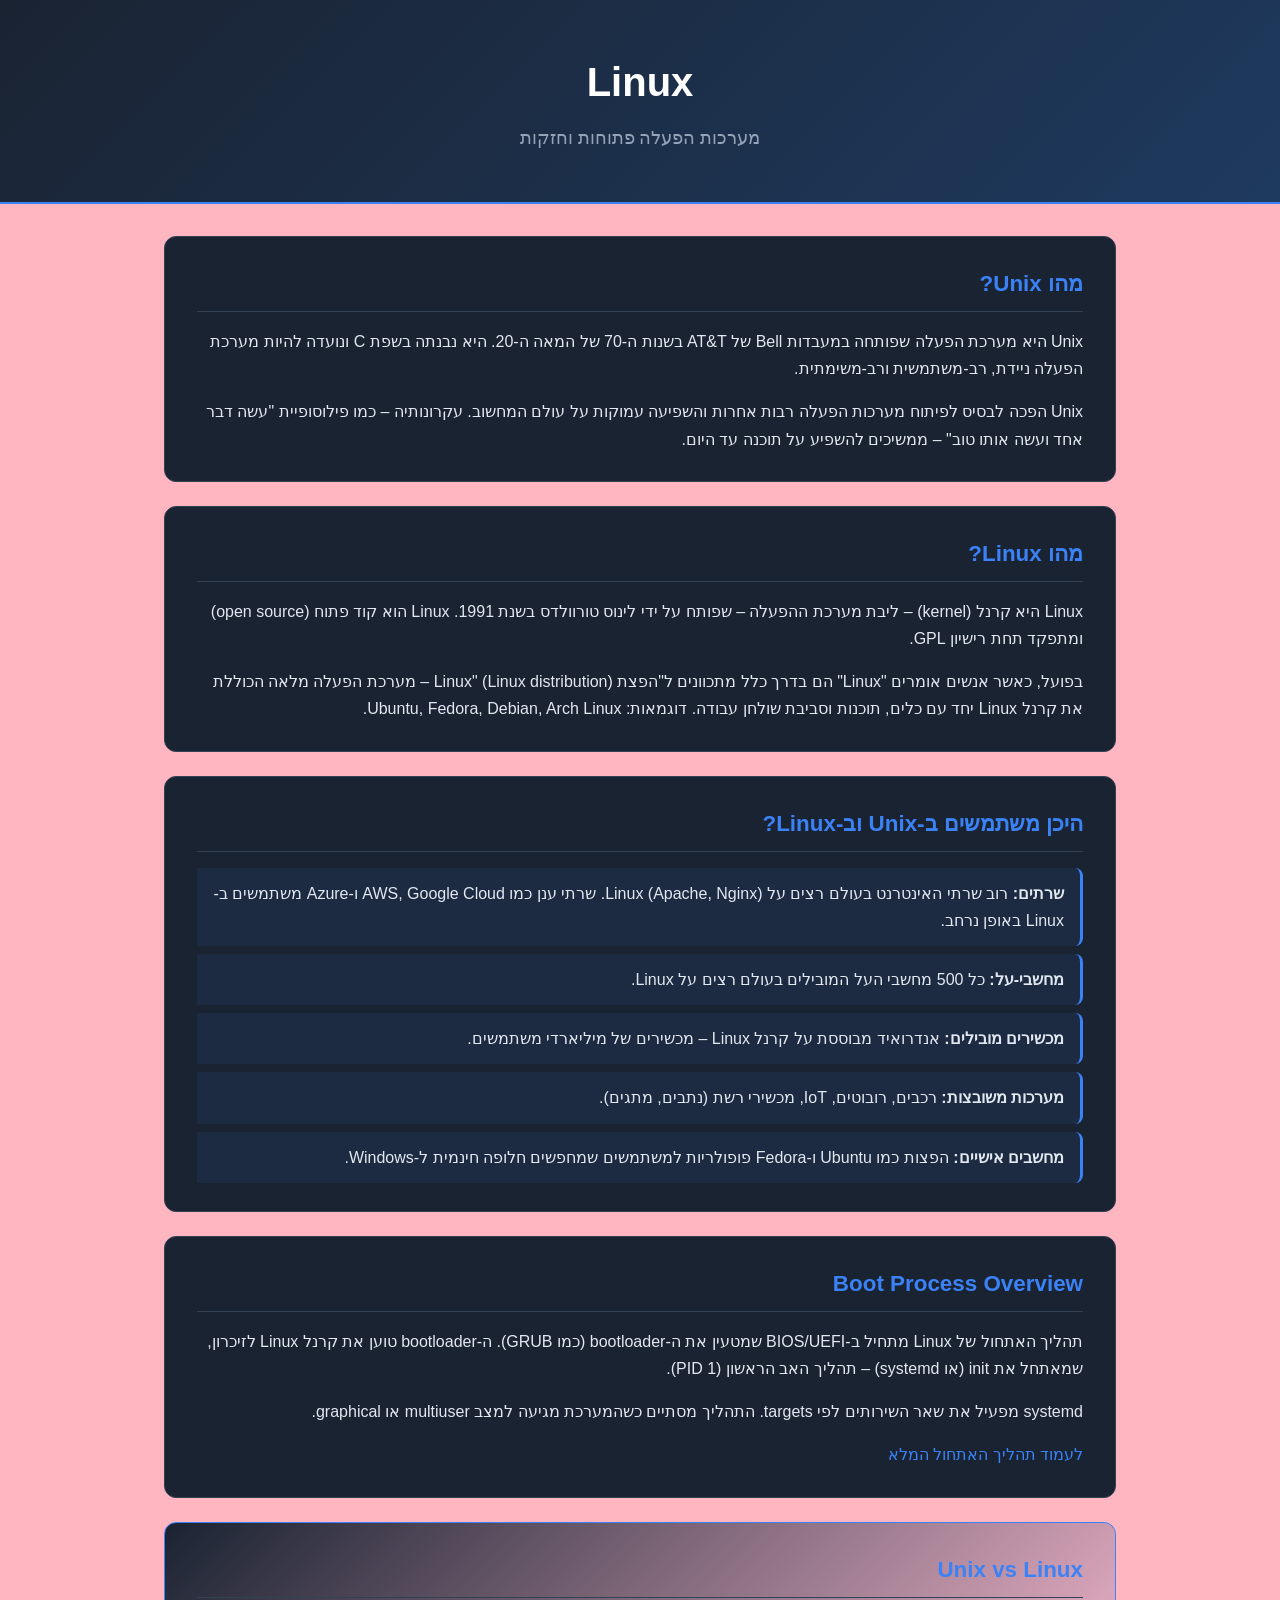
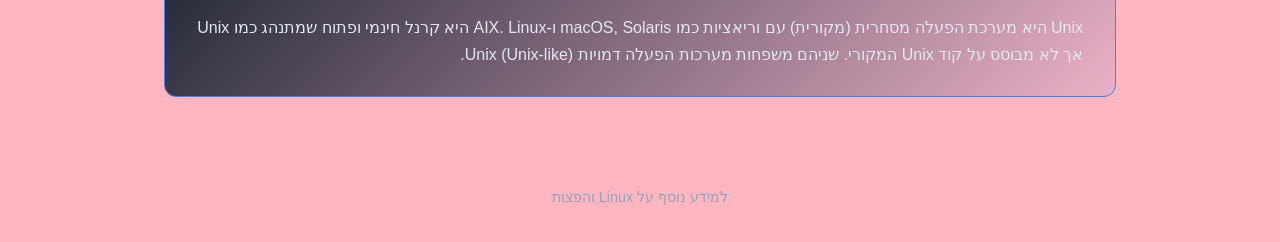
==== index.html @ e6dca636 "Init" ====
<!DOCTYPE html>
<html lang="he" dir="rtl">
<head>
    <meta charset="UTF-8">
    <meta name="viewport" content="width=device-width, initial-scale=1.0">
    <title>Linux</title>
    <link rel="stylesheet" href="css/style.css">
</head>
<body>
    <header>
        <h1>Linux</h1>
        <p class="subtitle">מערכות הפעלה פתוחות וחזקות</p>
    </header>

    <main>
        <section class="card">
            <h2>מהו Unix?</h2>
            <p>
                Unix היא מערכת הפעלה שפותחה במעבדות Bell של AT&T בשנות ה-70 של המאה ה-20. 
                היא נבנתה בשפת C ונועדה להיות מערכת הפעלה ניידת, רב-משתמשית ורב-משימתית.
            </p>
            <p>
                Unix הפכה לבסיס לפיתוח מערכות הפעלה רבות אחרות והשפיעה עמוקות על עולם המחשוב. 
                עקרונותיה – כמו פילוסופיית "עשה דבר אחד ועשה אותו טוב" – ממשיכים להשפיע על תוכנה עד היום.
            </p>
        </section>

        <section class="card">
            <h2>מהו Linux?</h2>
            <p>
                Linux היא קרנל (kernel) – ליבת מערכת ההפעלה – שפותח על ידי לינוס טורוולדס בשנת 1991. 
                Linux הוא קוד פתוח (open source) ומתפקד תחת רישיון GPL.
            </p>
            <p>
                בפועל, כאשר אנשים אומרים "Linux" הם בדרך כלל מתכוונים ל"הפצת Linux" (Linux distribution) – 
                מערכת הפעלה מלאה הכוללת את קרנל Linux יחד עם כלים, תוכנות וסביבת שולחן עבודה. 
                דוגמאות: Ubuntu, Fedora, Debian, Arch Linux.
            </p>
        </section>

        <section class="card">
            <h2>היכן משתמשים ב-Unix וב-Linux?</h2>
            <ul>
                <li>
                    <strong>שרתים:</strong> רוב שרתי האינטרנט בעולם רצים על Linux (Apache, Nginx). 
                    שרתי ענן כמו AWS, Google Cloud ו-Azure משתמשים ב-Linux באופן נרחב.
                </li>
                <li>
                    <strong>מחשבי-על:</strong> כל 500 מחשבי העל המובילים בעולם רצים על Linux.
                </li>
                <li>
                    <strong>מכשירים מובילים:</strong> אנדרואיד מבוססת על קרנל Linux – מכשירים של מיליארדי משתמשים.
                </li>
                <li>
                    <strong>מערכות משובצות:</strong> רכבים, רובוטים, IoT, מכשירי רשת (נתבים, מתגים).
                </li>
                <li>
                    <strong>מחשבים אישיים:</strong> הפצות כמו Ubuntu ו-Fedora פופולריות למשתמשים שמחפשים חלופה חינמית ל-Windows.
                </li>
            </ul>
        </section>

        <section class="card">
            <h2>Boot Process Overview</h2>
            <p>
                תהליך האתחול של Linux מתחיל ב-BIOS/UEFI שמטעין את ה-bootloader (כמו GRUB). 
                ה-bootloader טוען את קרנל Linux לזיכרון, שמאתחל את init (או systemd) – תהליך האב הראשון (PID 1).
            </p>
            <p>
                systemd מפעיל את שאר השירותים לפי targets. התהליך מסתיים כשהמערכת מגיעה למצב multiuser או graphical.
            </p>
            <p><a href="BootProcess.html">לעמוד תהליך האתחול המלא</a></p>
        </section>

        <section class="card highlight">
            <h2>Unix vs Linux</h2>
            <p>
                Unix היא מערכת הפעלה מסחרית (מקורית) עם וריאציות כמו macOS, Solaris ו-AIX. 
                Linux היא קרנל חינמי ופתוח שמתנהג כמו Unix אך לא מבוסס על קוד Unix המקורי. 
                שניהם משפחות מערכות הפעלה דמויות Unix (Unix-like).
            </p>
        </section>
    </main>

    <footer>
        <p>למידע נוסף על Linux והפצות</p>
    </footer>

    <script src="js/script.js"></script>
</body>
</html>
---- css/style.css ----
html {
    scroll-behavior: smooth;
}

* {
    margin: 0;
    padding: 0;
    box-sizing: border-box;
}

:root {
    --bg-primary: #FFB6C1;
    --bg-secondary: #1a2332;
    --accent: #3b82f6;
    --accent-hover: #2563eb;
    --text-primary: #e2e8f0;
    --text-secondary: #94a3b8;
    --border: #334155;
}

body {
    font-family: 'Segoe UI', Tahoma, Geneva, Verdana, sans-serif;
    background: var(--bg-primary);
    color: var(--text-primary);
    line-height: 1.7;
    min-height: 100vh;
}

header {
    background: linear-gradient(135deg, var(--bg-secondary) 0%, #1e3a5f 100%);
    padding: 3rem 2rem;
    text-align: center;
    border-bottom: 2px solid var(--accent);
}

header h1 {
    font-size: 2.5rem;
    font-weight: 700;
    color: #fff;
    margin-bottom: 0.5rem;
}

.subtitle {
    color: var(--text-secondary);
    font-size: 1.1rem;
}

main {
    max-width: 1000px;
    margin: 0 auto;
    padding: 2rem 1.5rem;
}

.toc {
    margin-bottom: 2rem;
}

.toc h2 {
    margin-bottom: 1rem;
}

.toc ul {
    list-style: none;
    padding: 0;
}

.toc > ul > li {
    margin-bottom: 0.5rem;
}

.toc ul ul {
    margin-right: 1.25rem;
    margin-top: 0.35rem;
}

.toc li {
    padding: 0.25rem 0;
    border: none;
    background: none;
}

.toc a {
    color: var(--text-primary);
    text-decoration: none;
    transition: color 0.2s ease;
}

.toc a:hover {
    color: var(--accent);
}

.toc a:focus {
    outline: 1px solid var(--accent);
}

/* Smooth scroll offset for anchor links */
section[id], h3[id] {
    scroll-margin-top: 1rem;
}

.card {
    background: var(--bg-secondary);
    border: 1px solid var(--border);
    border-radius: 12px;
    padding: 1.75rem 2rem;
    margin-bottom: 1.5rem;
    transition: transform 0.2s ease, box-shadow 0.2s ease;
}

.card:hover {
    transform: translateY(-2px);
    box-shadow: 0 8px 24px rgba(59, 130, 246, 0.15);
}

.card h2 {
    color: var(--accent);
    font-size: 1.4rem;
    margin-bottom: 1rem;
    padding-bottom: 0.5rem;
    border-bottom: 1px solid var(--border);
}

.card h3 {
    color: var(--text-primary);
    font-size: 1.1rem;
    margin-top: 1.25rem;
    margin-bottom: 0.5rem;
}

.card h3:first-of-type {
    margin-top: 0;
}

.card p {
    margin-bottom: 1rem;
    color: var(--text-primary);
}

.card p:last-child {
    margin-bottom: 0;
}

.card a {
    color: var(--accent);
    text-decoration: none;
}

.card a:hover {
    text-decoration: underline;
}

.card code {
    background: rgba(59, 130, 246, 0.2);
    padding: 0.15rem 0.4rem;
    border-radius: 4px;
    font-family: 'Consolas', 'Monaco', monospace;
    font-size: 0.9em;
    direction: ltr;
    unicode-bidi: embed;
}

.card .config-block {
    margin: 1rem 0;
    padding: 1rem;
    background: rgba(0, 0, 0, 0.2);
    border-radius: 8px;
    border-right: 3px solid var(--accent);
}

.card .config-block p {
    margin-bottom: 0.5rem;
}

.card .config-block p:last-child {
    margin-bottom: 0;
}

.card .field-detail {
    margin: 0.75rem 0;
}

.card .field-detail dt {
    font-weight: 600;
    margin-top: 0.5rem;
    color: var(--accent);
}

.card .field-detail dt:first-child {
    margin-top: 0;
}

.card .field-detail dd {
    margin-right: 1rem;
    margin-bottom: 0.25rem;
}

.card code.block {
    display: block;
    padding: 0.5rem 0.75rem;
    margin: 0.5rem 0;
    direction: ltr;
    text-align: left;
}

/* Login status: commands LTR 16px, explanations RTL 15px */
.card .login-status-cmds {
    margin-top: 0.75rem;
}

.card .cmd-row {
    display: flex;
    align-items: baseline;
    gap: 1rem;
    margin-bottom: 0.75rem;
    flex-wrap: wrap;
    flex-direction: row-reverse;
}

.card .cmd-row:last-child {
    margin-bottom: 0;
}

.card .cmd-ltr {
    font-size: 16px;
    direction: ltr;
    text-align: left;
    min-width: fit-content;
}

.card .explain-rtl {
    font-size: 15px;
    direction: rtl;
    text-align: right;
}

.card .field-detail-inline {
    margin: 0.5rem 0 1rem 1rem;
    padding: 0.75rem;
    background: rgba(0, 0, 0, 0.15);
    border-radius: 6px;
}

.card .field-detail-inline .field-detail {
    margin: 0.5rem 0 0 0;
}

.card ul {
    list-style: none;
    padding: 0;
}

.card ol.boot-sequence-list {
    padding-right: 1.5rem;
    margin: 1rem 0;
}

.card ol.boot-sequence-list li {
    padding: 0.5rem 0;
    border: none;
    background: none;
}

.card li {
    padding: 0.75rem 0;
    padding-right: 1rem;
    border-right: 3px solid var(--accent);
    margin-bottom: 0.5rem;
    background: rgba(59, 130, 246, 0.08);
    border-radius: 0 8px 8px 0;
}

.card li:last-child {
    margin-bottom: 0;
}

.card.highlight {
    border-color: var(--accent);
    background: linear-gradient(135deg, var(--bg-secondary) 0%, rgba(59, 130, 246, 0.1) 100%);
}

.summary-table {
    width: 100%;
    border-collapse: collapse;
    margin-top: 1rem;
}

.summary-table th,
.summary-table td {
    padding: 0.75rem 1rem;
    border: 1px solid var(--border);
    text-align: right;
}

.summary-table th {
    background: rgba(59, 130, 246, 0.2);
    color: var(--accent);
    font-weight: 600;
}

.summary-table td {
    background: rgba(0, 0, 0, 0.1);
}

.summary-table tr:hover td {
    background: rgba(59, 130, 246, 0.08);
}

footer {
    text-align: center;
    padding: 2rem;
    color: var(--text-secondary);
    font-size: 0.9rem;
}

@media (max-width: 600px) {
    header h1 {
        font-size: 1.8rem;
    }

    .card {
        padding: 1.25rem 1.5rem;
    }
}
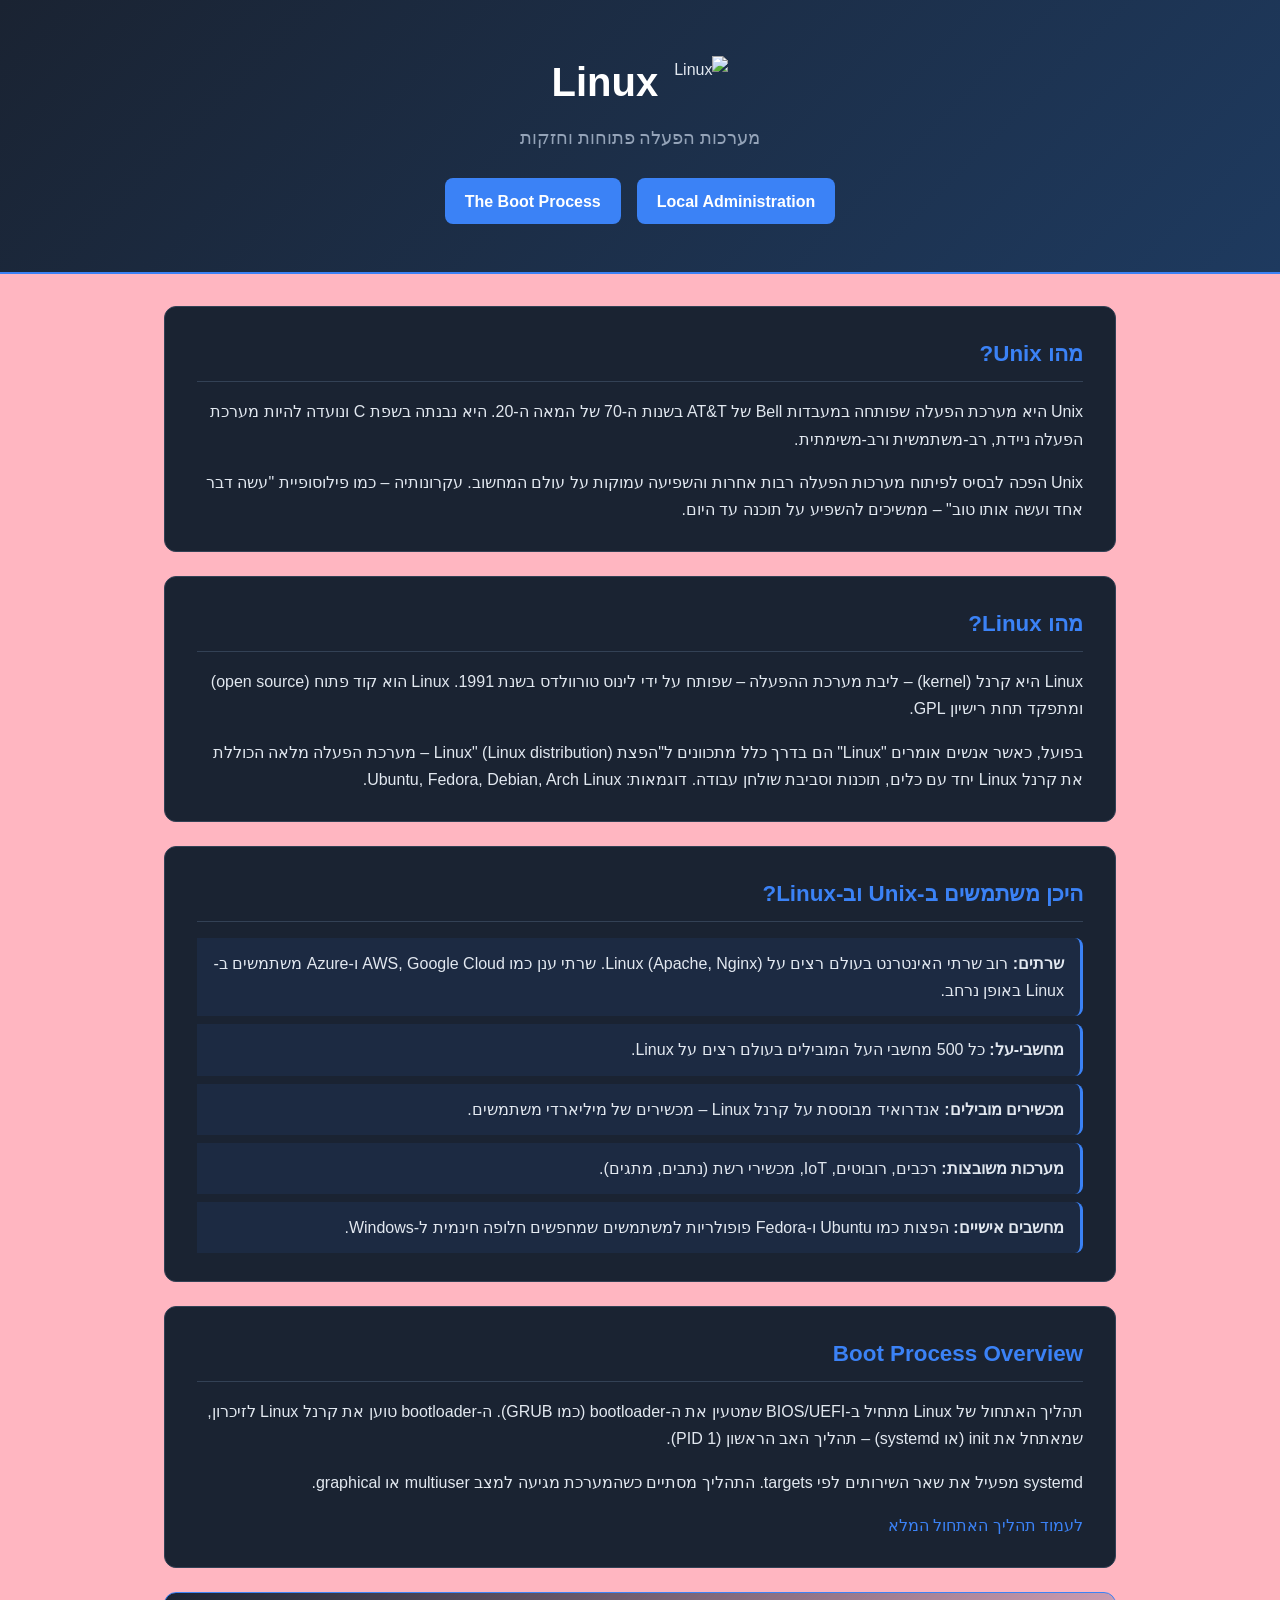
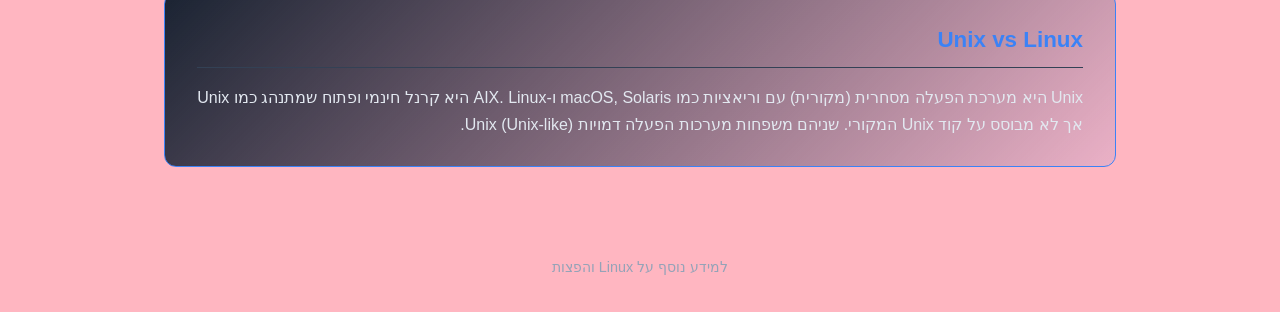
==== commit c8e5a6f9: "Init" ====
--- a/index.html
+++ b/index.html
@@ -8,8 +8,15 @@
 </head>
 <body>
     <header>
-        <h1>Linux</h1>
+        <div class="header-title">
+            <img src="Img/Linux.png" alt="Linux" class="logo">
+            <h1>Linux</h1>
+        </div>
         <p class="subtitle">מערכות הפעלה פתוחות וחזקות</p>
+        <nav class="header-links">
+            <a href="LocalAdmin.html" class="link-btn">Local Administration</a>
+            <a href="BootProcess.html" class="link-btn">The Boot Process</a>
+        </nav>
     </header>
 
     <main>
--- a/css/style.css
+++ b/css/style.css
@@ -33,6 +33,18 @@
     border-bottom: 2px solid var(--accent);
 }
 
+.header-title {
+    display: flex;
+    align-items: center;
+    justify-content: center;
+    gap: 1rem;
+}
+
+.header-title .logo {
+    height: 60px;
+    width: auto;
+}
+
 header h1 {
     font-size: 2.5rem;
     font-weight: 700;
@@ -43,6 +55,30 @@
 .subtitle {
     color: var(--text-secondary);
     font-size: 1.1rem;
+}
+
+.header-links {
+    display: flex;
+    gap: 1rem;
+    justify-content: center;
+    margin-top: 1.5rem;
+    flex-wrap: wrap;
+}
+
+.link-btn {
+    display: inline-block;
+    padding: 0.6rem 1.25rem;
+    background: var(--accent);
+    color: #fff !important;
+    text-decoration: none;
+    border-radius: 8px;
+    font-weight: 600;
+    transition: background 0.2s ease, transform 0.2s ease;
+}
+
+.link-btn:hover {
+    background: var(--accent-hover);
+    transform: translateY(-2px);
 }
 
 main {
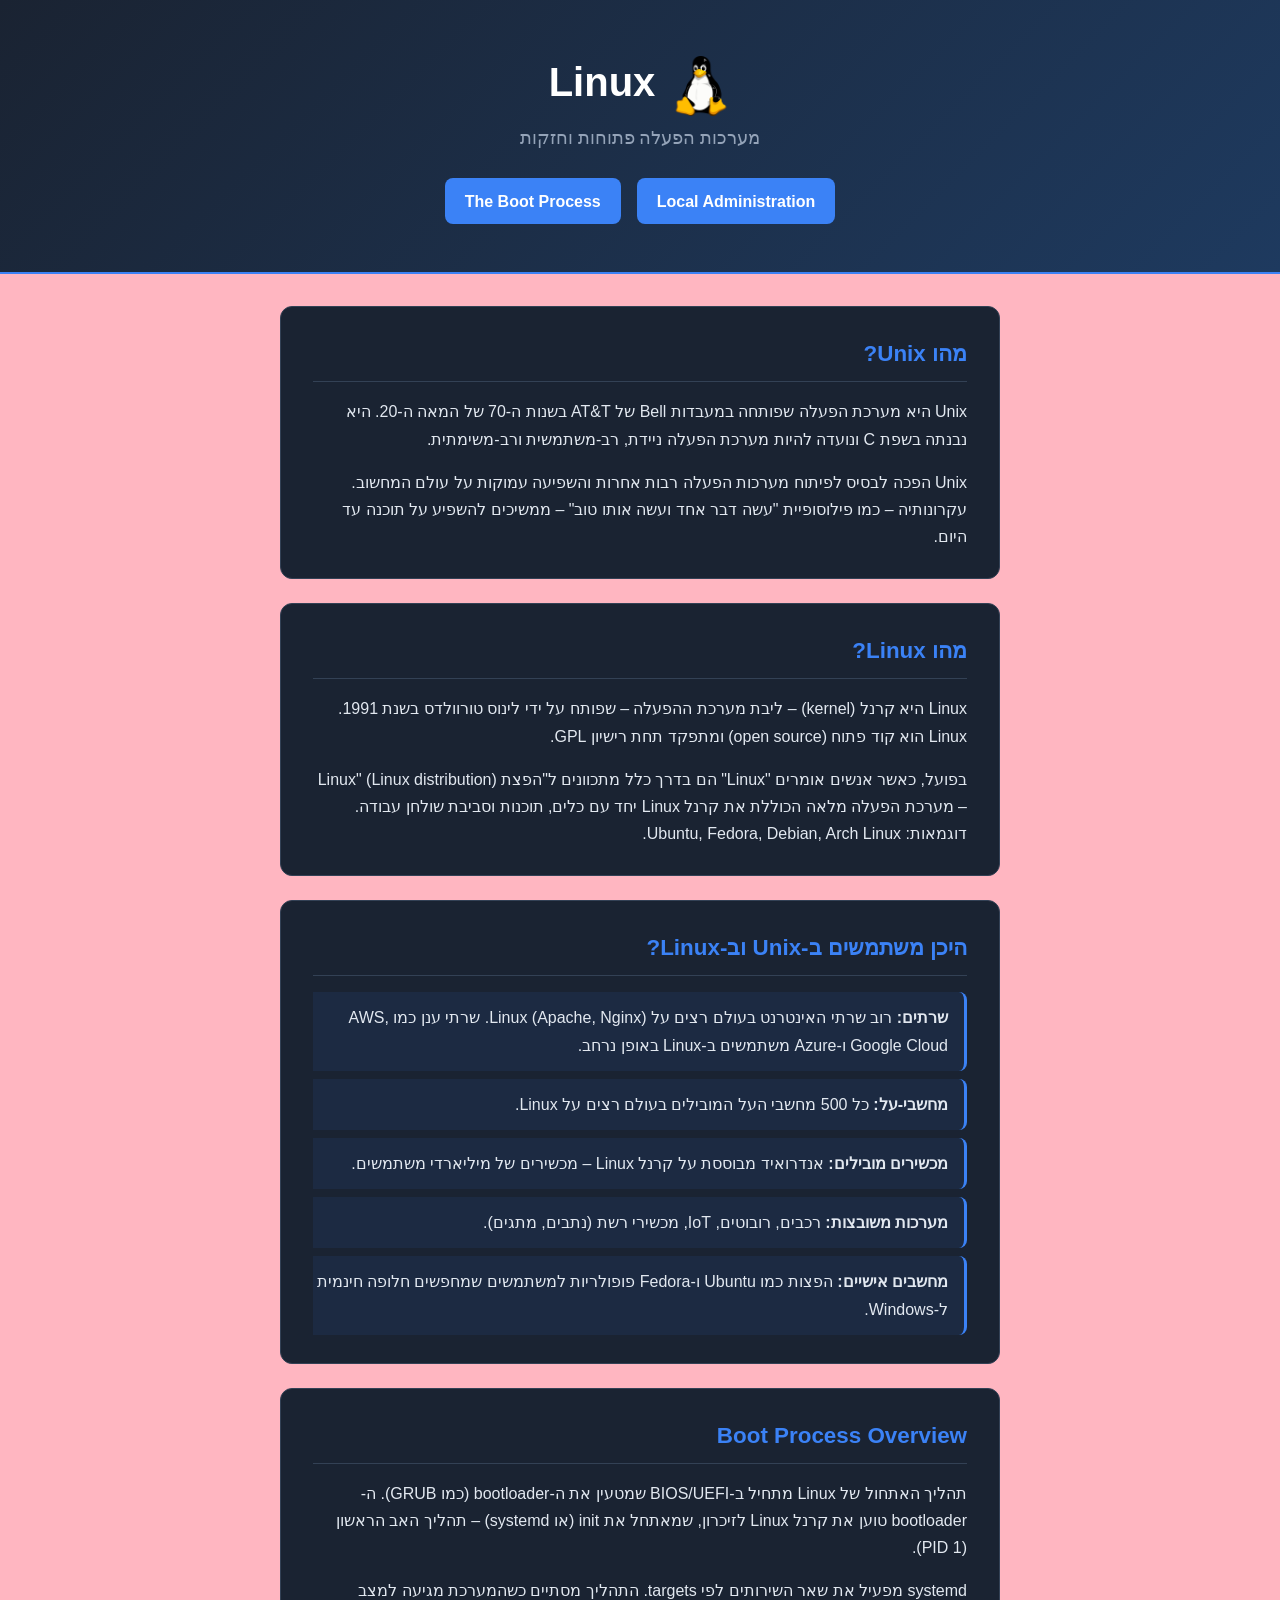
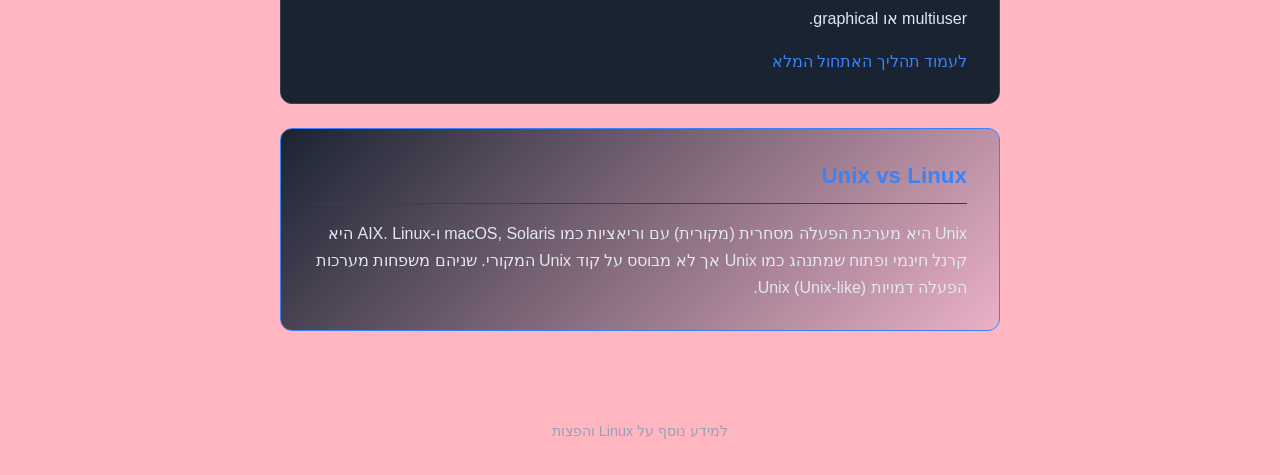
==== commit 0d72410b: "Init" ====
--- a/index.html
+++ b/index.html
@@ -9,7 +9,7 @@
 <body>
     <header>
         <div class="header-title">
-            <img src="Img/Linux.png" alt="Linux" class="logo">
+            <img src="Img/linux.Logo.png" alt="Linux" class="logo">
             <h1>Linux</h1>
         </div>
         <p class="subtitle">מערכות הפעלה פתוחות וחזקות</p>
--- a/css/style.css
+++ b/css/style.css
@@ -82,7 +82,7 @@
 }
 
 main {
-    max-width: 1000px;
+    max-width: 60%;
     margin: 0 auto;
     padding: 2rem 1.5rem;
 }
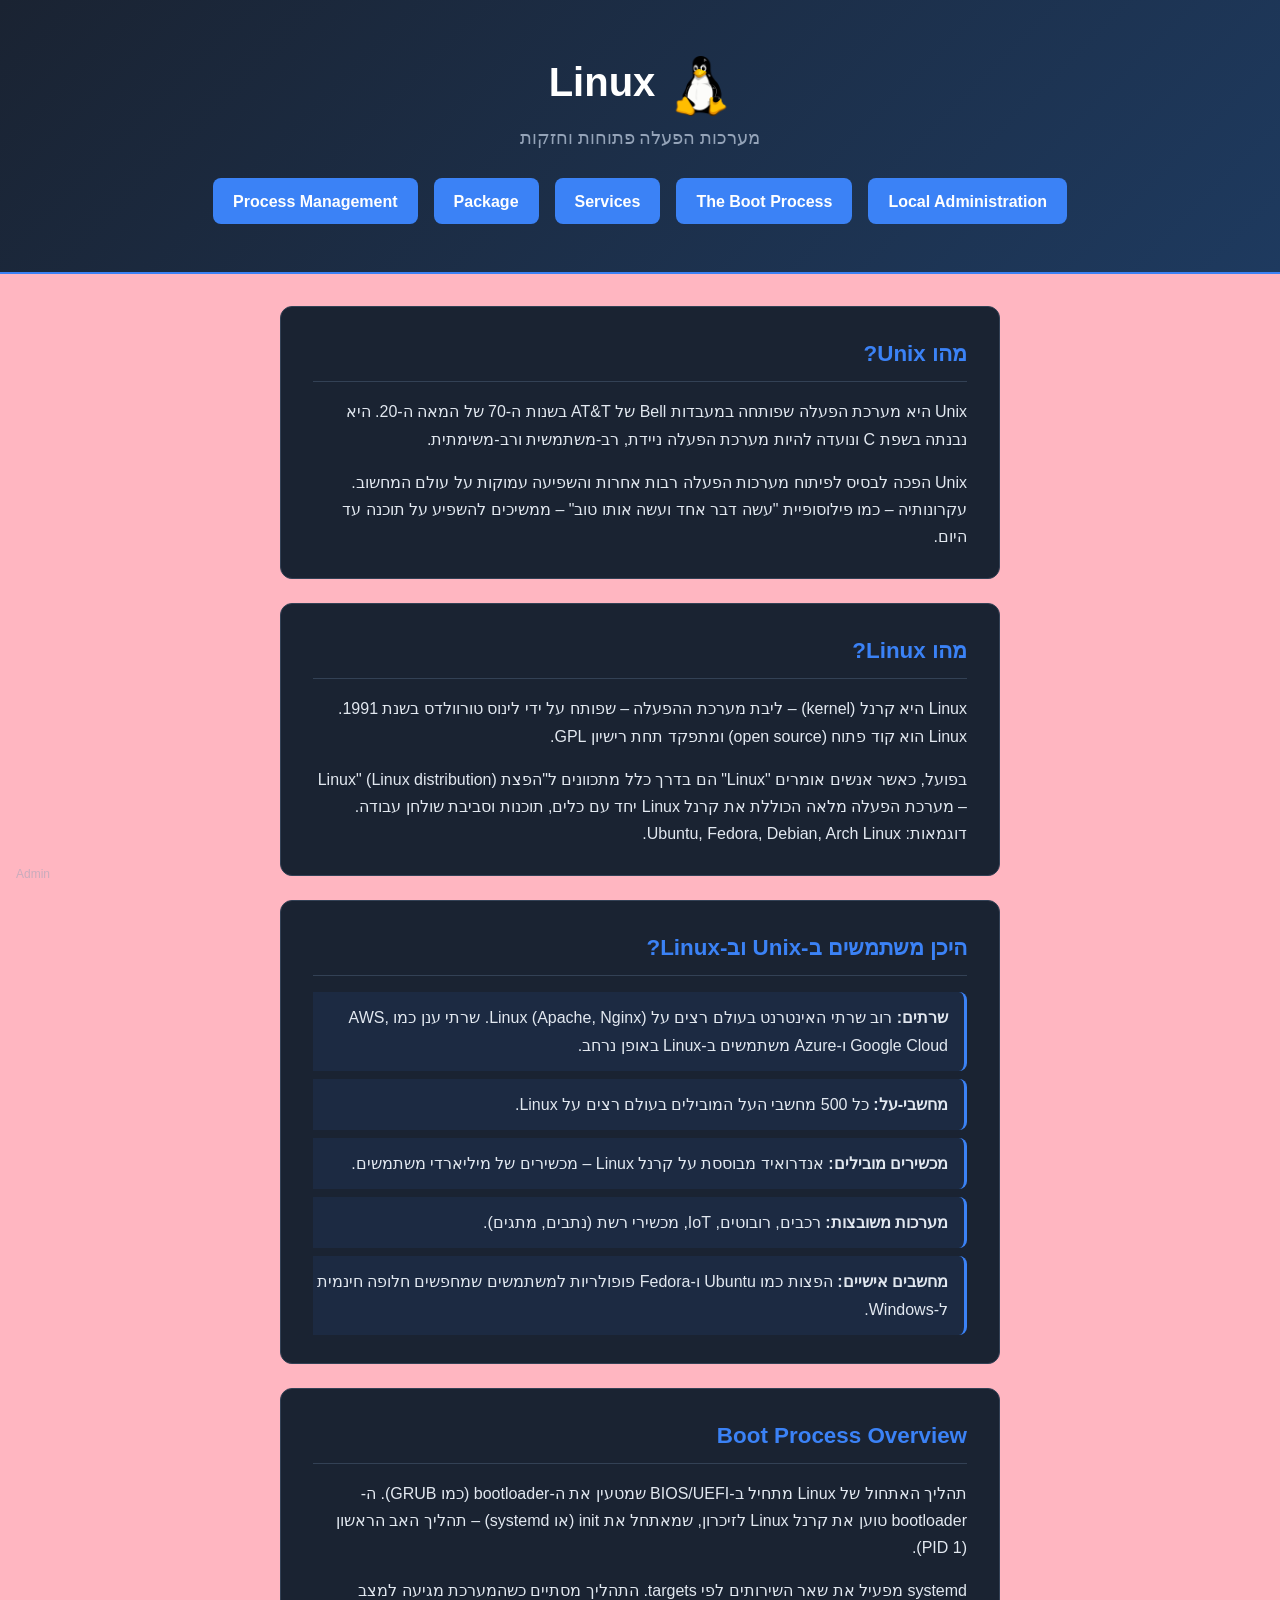
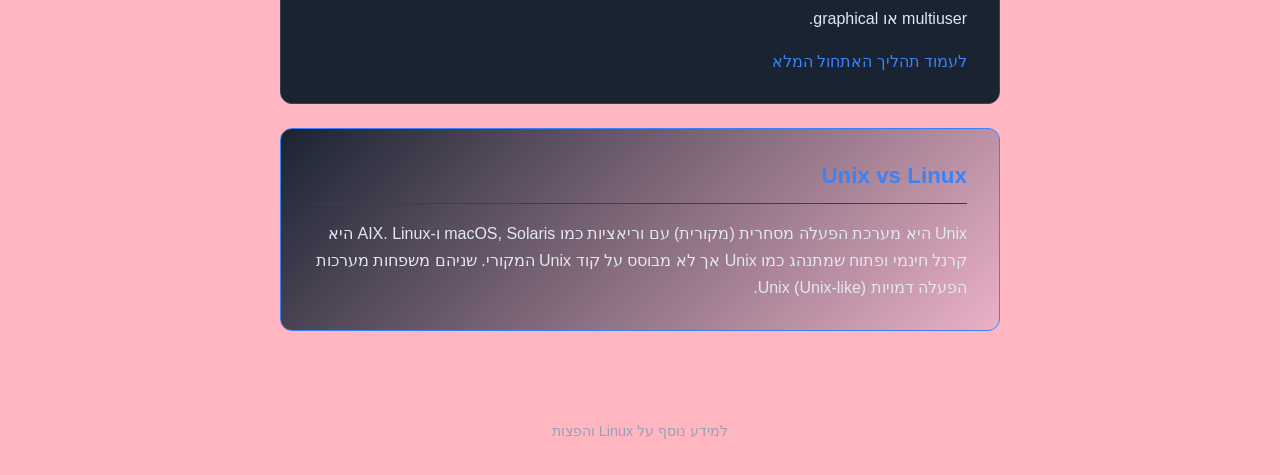
==== commit 6d7878f4: "Init" ====
--- a/index.html
+++ b/index.html
@@ -16,6 +16,9 @@
         <nav class="header-links">
             <a href="LocalAdmin.html" class="link-btn">Local Administration</a>
             <a href="BootProcess.html" class="link-btn">The Boot Process</a>
+            <a href="Services.html" class="link-btn">Services</a>
+            <a href="Package.html" class="link-btn">Package</a>
+            <a href="Process.html" class="link-btn">Process Management</a>
         </nav>
     </header>
 
--- a/css/style.css
+++ b/css/style.css
@@ -348,6 +348,67 @@
     font-size: 0.9rem;
 }
 
+/* Admin-only visitor counter */
+.admin-visitor-badge {
+    position: fixed;
+    bottom: 1rem;
+    left: 1rem;
+    display: flex;
+    align-items: center;
+    gap: 0.5rem;
+    padding: 0.5rem 0.75rem;
+    background: var(--bg-secondary);
+    border: 1px solid var(--accent);
+    border-radius: 8px;
+    font-size: 0.85rem;
+    color: var(--text-primary);
+    box-shadow: 0 2px 8px rgba(0, 0, 0, 0.3);
+    z-index: 1000;
+}
+
+.admin-badge-label {
+    color: var(--text-secondary);
+}
+
+.admin-badge-count {
+    font-weight: 700;
+    color: var(--accent);
+}
+
+.admin-logout-btn {
+    margin-left: 0.25rem;
+    padding: 0 0.35rem;
+    background: transparent;
+    border: 1px solid var(--border);
+    border-radius: 4px;
+    color: var(--text-secondary);
+    font-size: 1rem;
+    line-height: 1;
+    cursor: pointer;
+    transition: color 0.2s, border-color 0.2s;
+}
+
+.admin-logout-btn:hover {
+    color: var(--text-primary);
+    border-color: var(--text-secondary);
+}
+
+.admin-login-link {
+    position: fixed;
+    bottom: 1rem;
+    left: 1rem;
+    font-size: 0.75rem;
+    color: var(--text-secondary);
+    opacity: 0.5;
+    text-decoration: none;
+    z-index: 999;
+}
+
+.admin-login-link:hover {
+    opacity: 1;
+    color: var(--accent);
+}
+
 @media (max-width: 600px) {
     header h1 {
         font-size: 1.8rem;
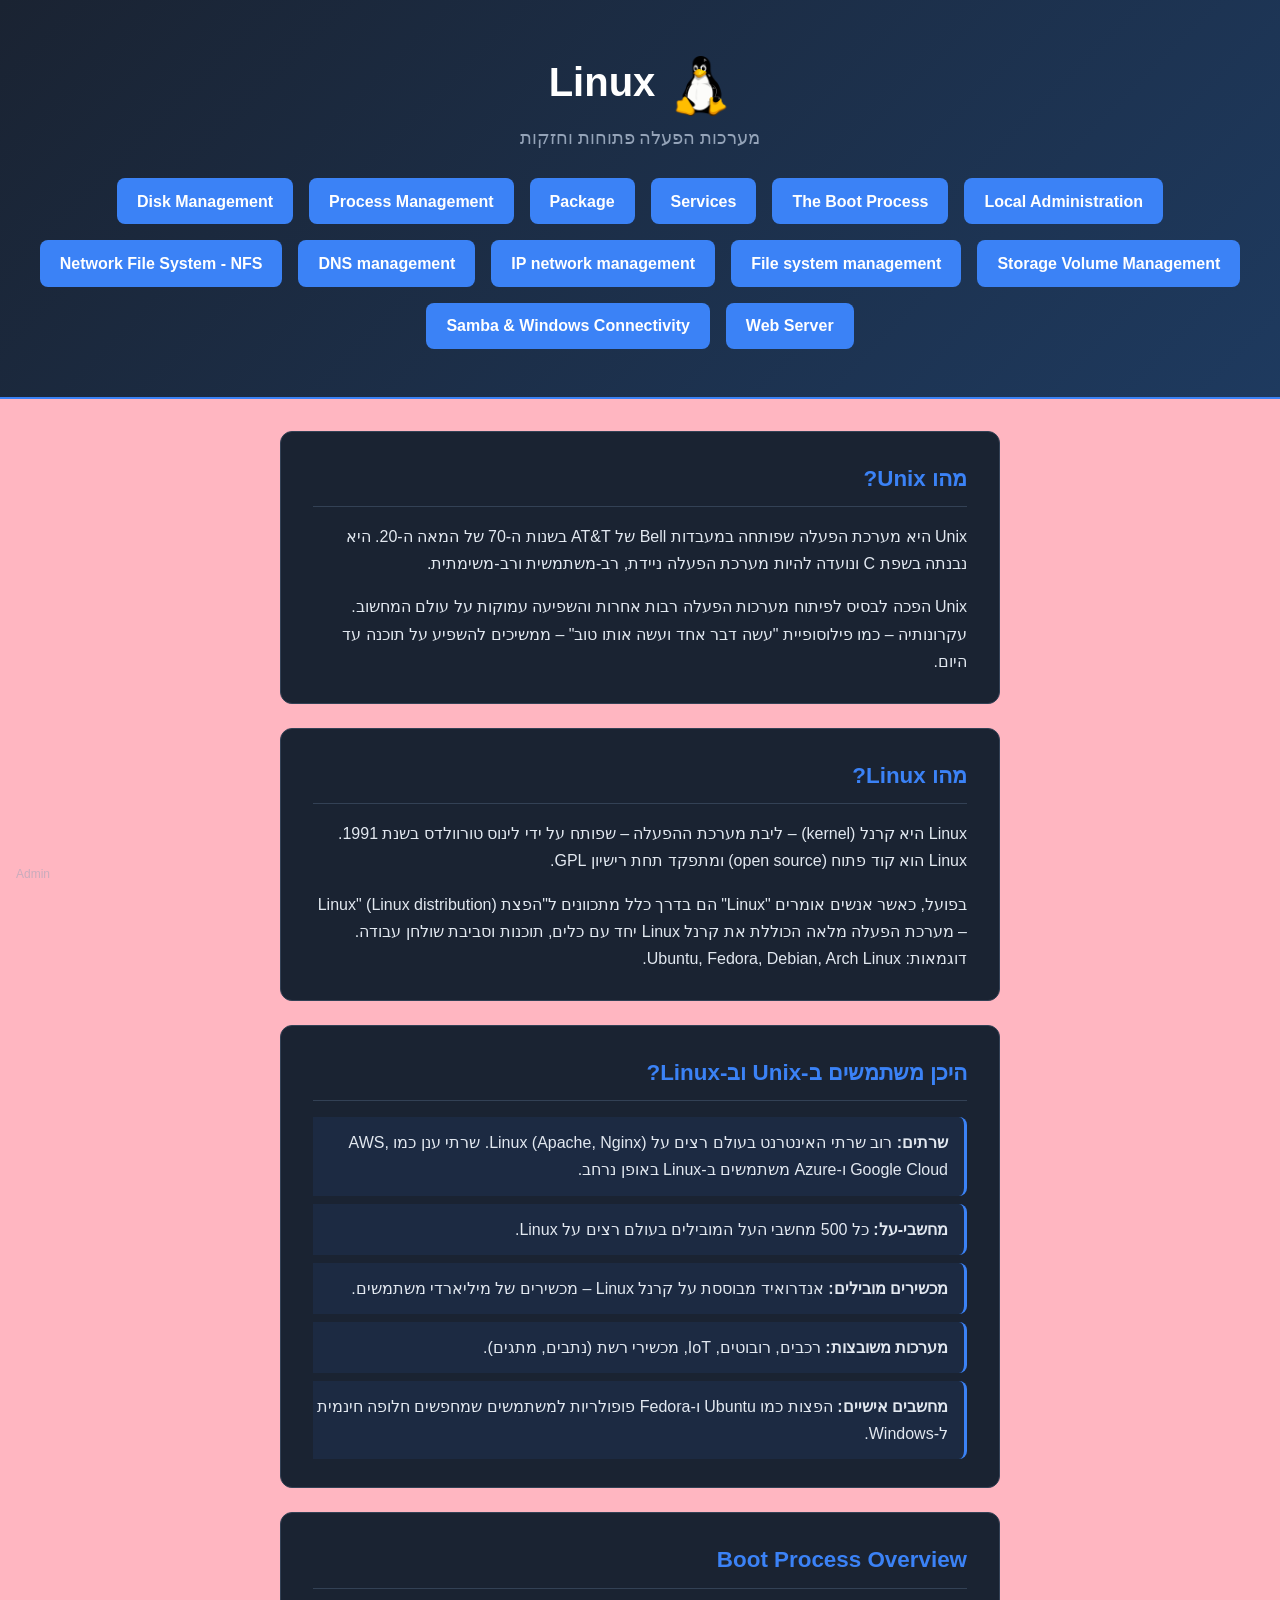
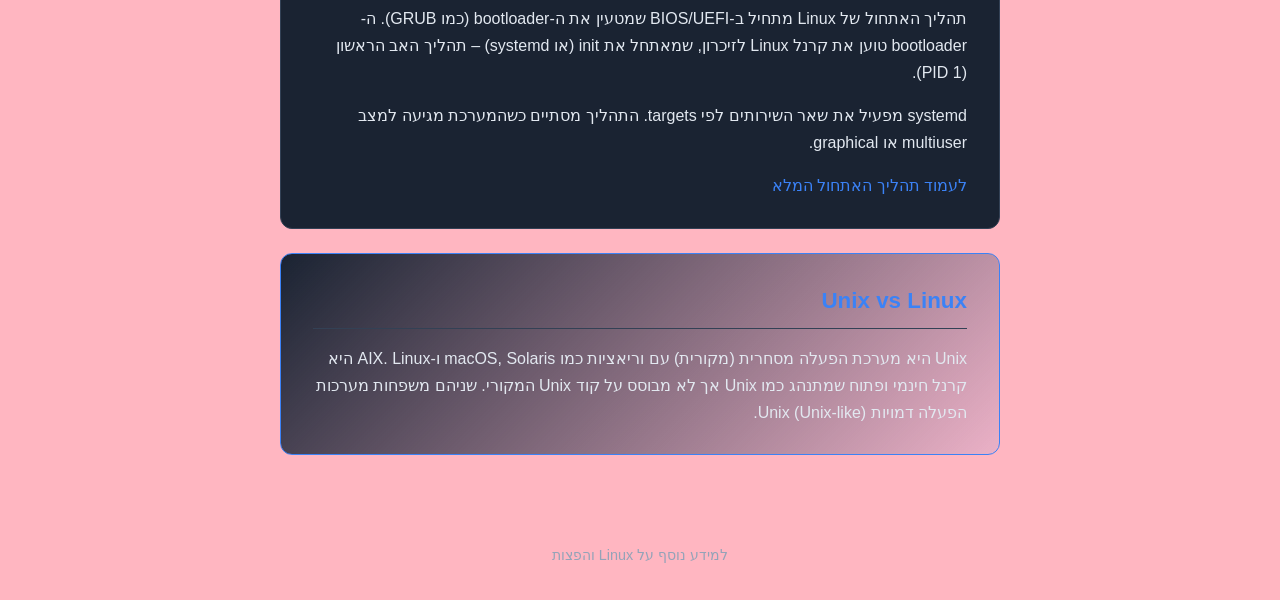
==== commit a274a51a: "Init" ====
--- a/index.html
+++ b/index.html
@@ -19,6 +19,14 @@
             <a href="Services.html" class="link-btn">Services</a>
             <a href="Package.html" class="link-btn">Package</a>
             <a href="Process.html" class="link-btn">Process Management</a>
+            <a href="DiskManagement.html" class="link-btn">Disk Management</a>
+            <a href="LVM.html" class="link-btn">Storage Volume Management</a>
+            <a href="Filesystem.html" class="link-btn">File system management</a>
+            <a href="Ip.html" class="link-btn">IP network management</a>
+            <a href="DNS.html" class="link-btn">DNS management</a>
+            <a href="NFS.html" class="link-btn">Network File System - NFS</a>
+            <a href="Web.html" class="link-btn">Web Server</a>
+            <a href="Samba.html" class="link-btn">Samba &amp; Windows Connectivity</a>
         </nav>
     </header>
 
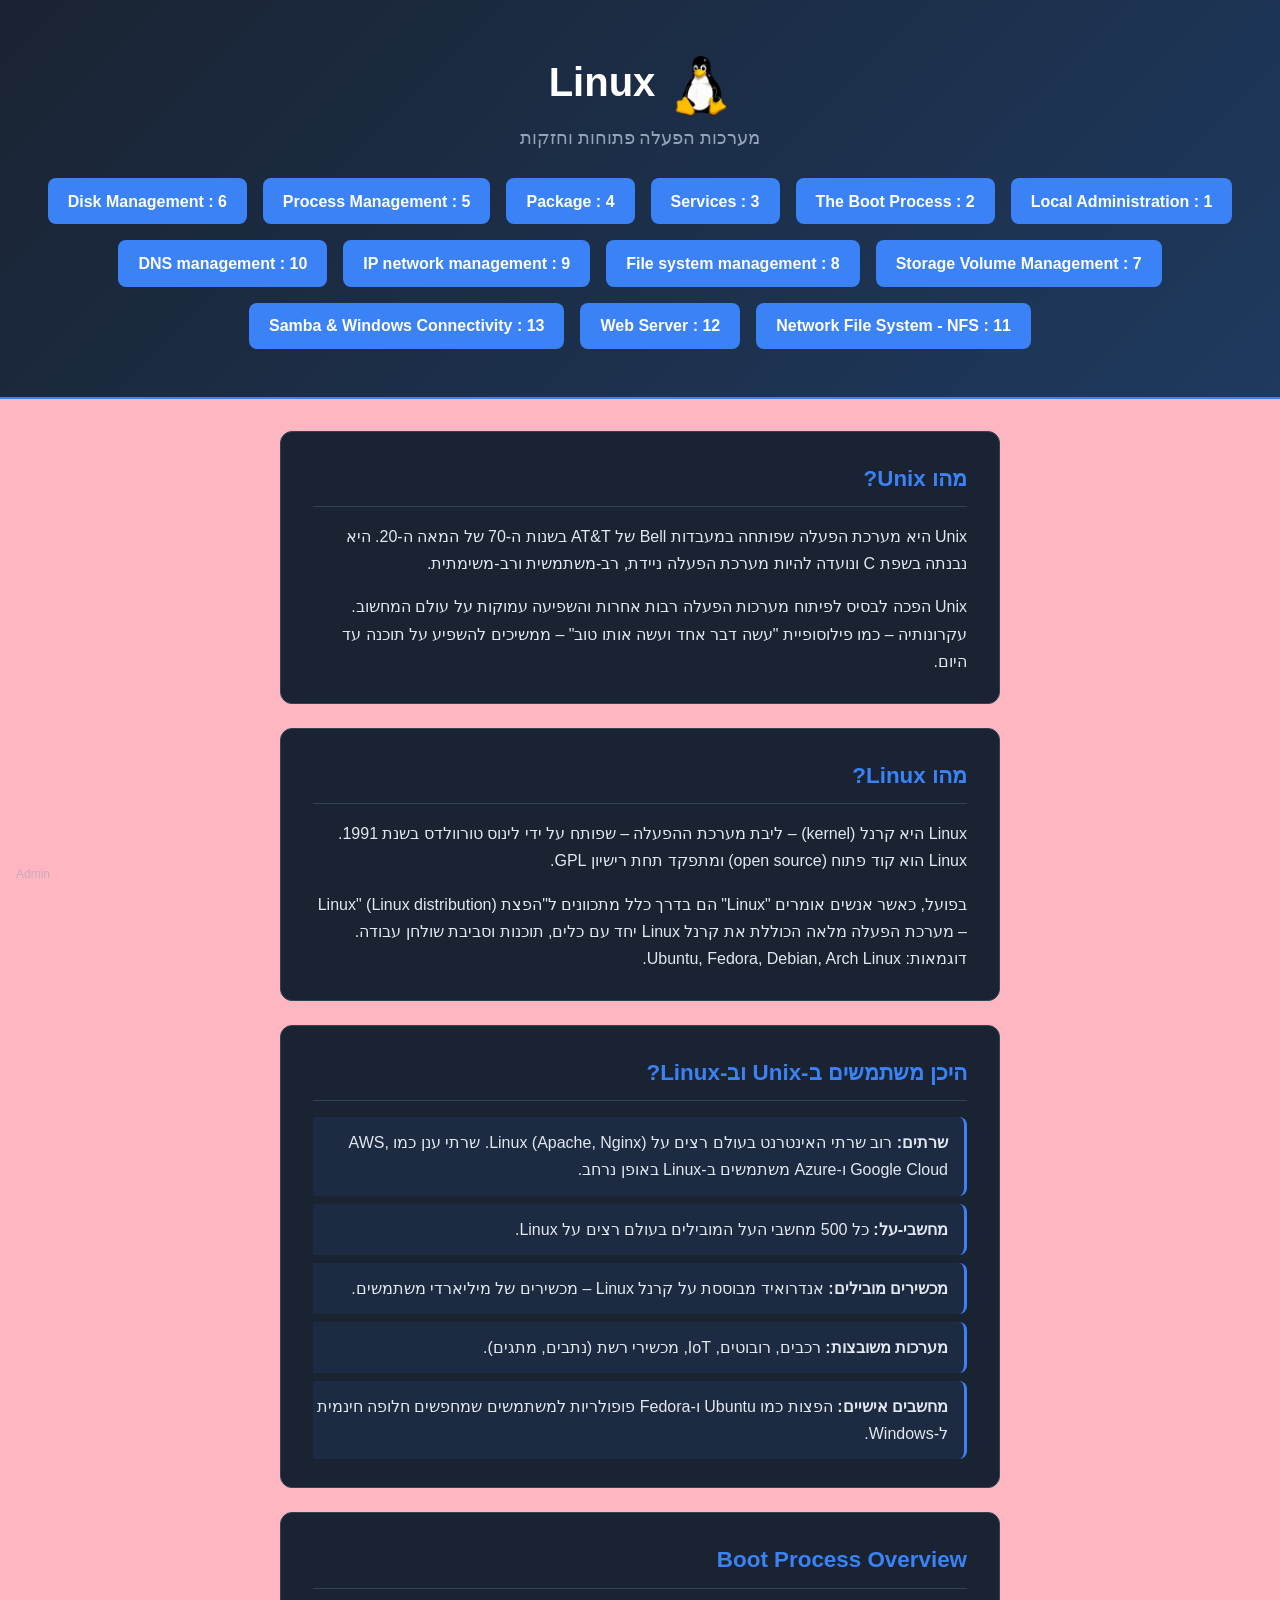
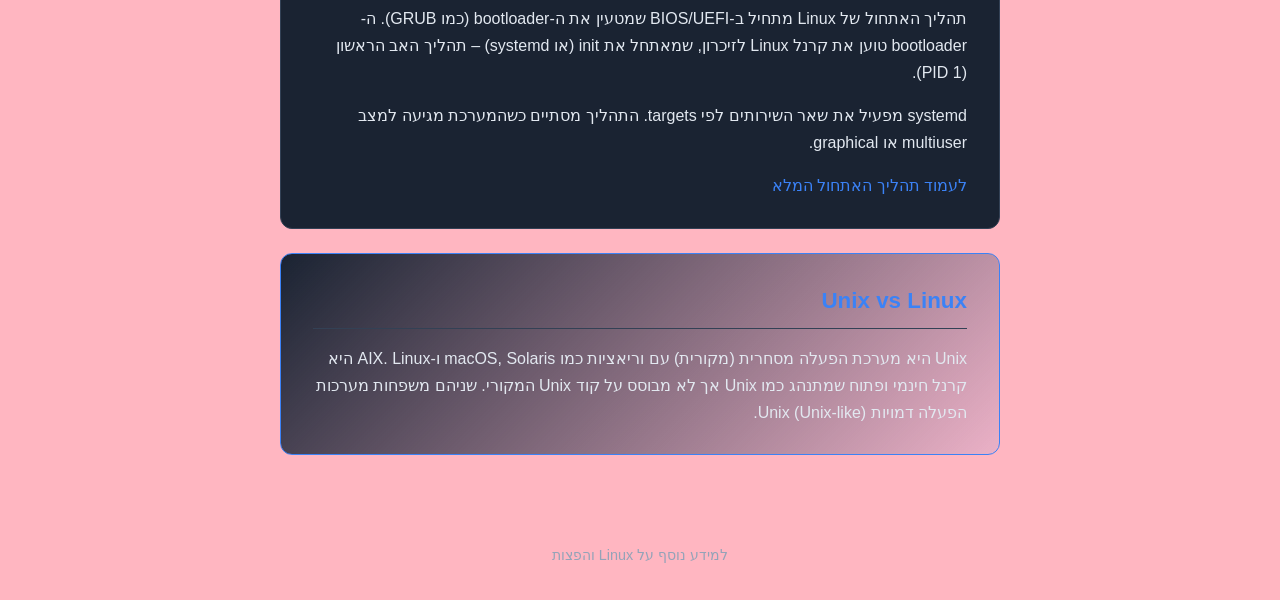
==== commit de0df9c7: "Init" ====
--- a/index.html
+++ b/index.html
@@ -14,19 +14,19 @@
         </div>
         <p class="subtitle">מערכות הפעלה פתוחות וחזקות</p>
         <nav class="header-links">
-            <a href="LocalAdmin.html" class="link-btn">Local Administration</a>
-            <a href="BootProcess.html" class="link-btn">The Boot Process</a>
-            <a href="Services.html" class="link-btn">Services</a>
-            <a href="Package.html" class="link-btn">Package</a>
-            <a href="Process.html" class="link-btn">Process Management</a>
-            <a href="DiskManagement.html" class="link-btn">Disk Management</a>
-            <a href="LVM.html" class="link-btn">Storage Volume Management</a>
-            <a href="Filesystem.html" class="link-btn">File system management</a>
-            <a href="Ip.html" class="link-btn">IP network management</a>
-            <a href="DNS.html" class="link-btn">DNS management</a>
-            <a href="NFS.html" class="link-btn">Network File System - NFS</a>
-            <a href="Web.html" class="link-btn">Web Server</a>
-            <a href="Samba.html" class="link-btn">Samba &amp; Windows Connectivity</a>
+            <a href="LocalAdmin.html" class="link-btn">Local Administration : 1</a>
+            <a href="BootProcess.html" class="link-btn">The Boot Process : 2</a>
+            <a href="Services.html" class="link-btn">Services : 3</a>
+            <a href="Package.html" class="link-btn">Package : 4</a>
+            <a href="Process.html" class="link-btn">Process Management : 5</a>
+            <a href="DiskManagement.html" class="link-btn">Disk Management : 6</a>
+            <a href="LVM.html" class="link-btn">Storage Volume Management : 7</a>
+            <a href="Filesystem.html" class="link-btn">File system management : 8</a>
+            <a href="Ip.html" class="link-btn">IP network management : 9</a>
+            <a href="DNS.html" class="link-btn">DNS management : 10</a>
+            <a href="NFS.html" class="link-btn">Network File System - NFS : 11</a>
+            <a href="Web.html" class="link-btn">Web Server : 12</a>
+            <a href="Samba.html" class="link-btn">Samba &amp; Windows Connectivity : 13</a>
         </nav>
     </header>
 
